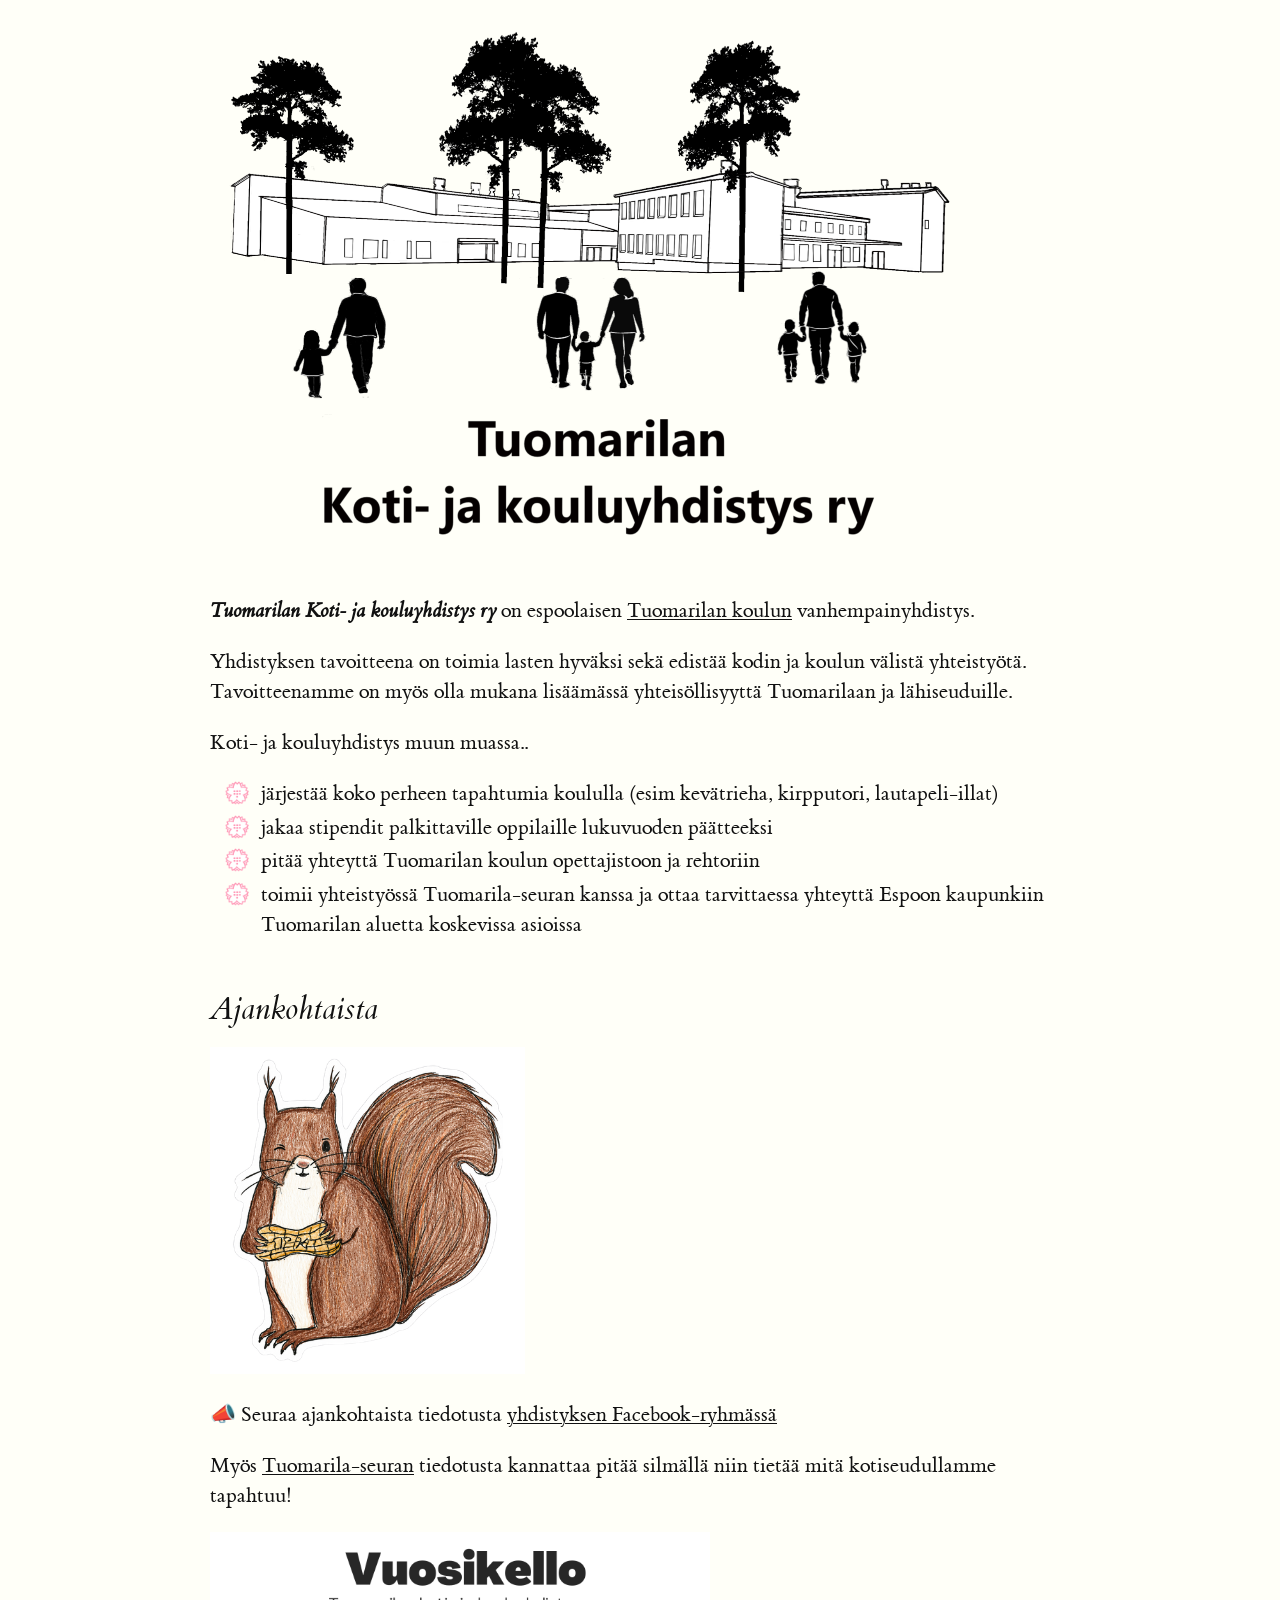
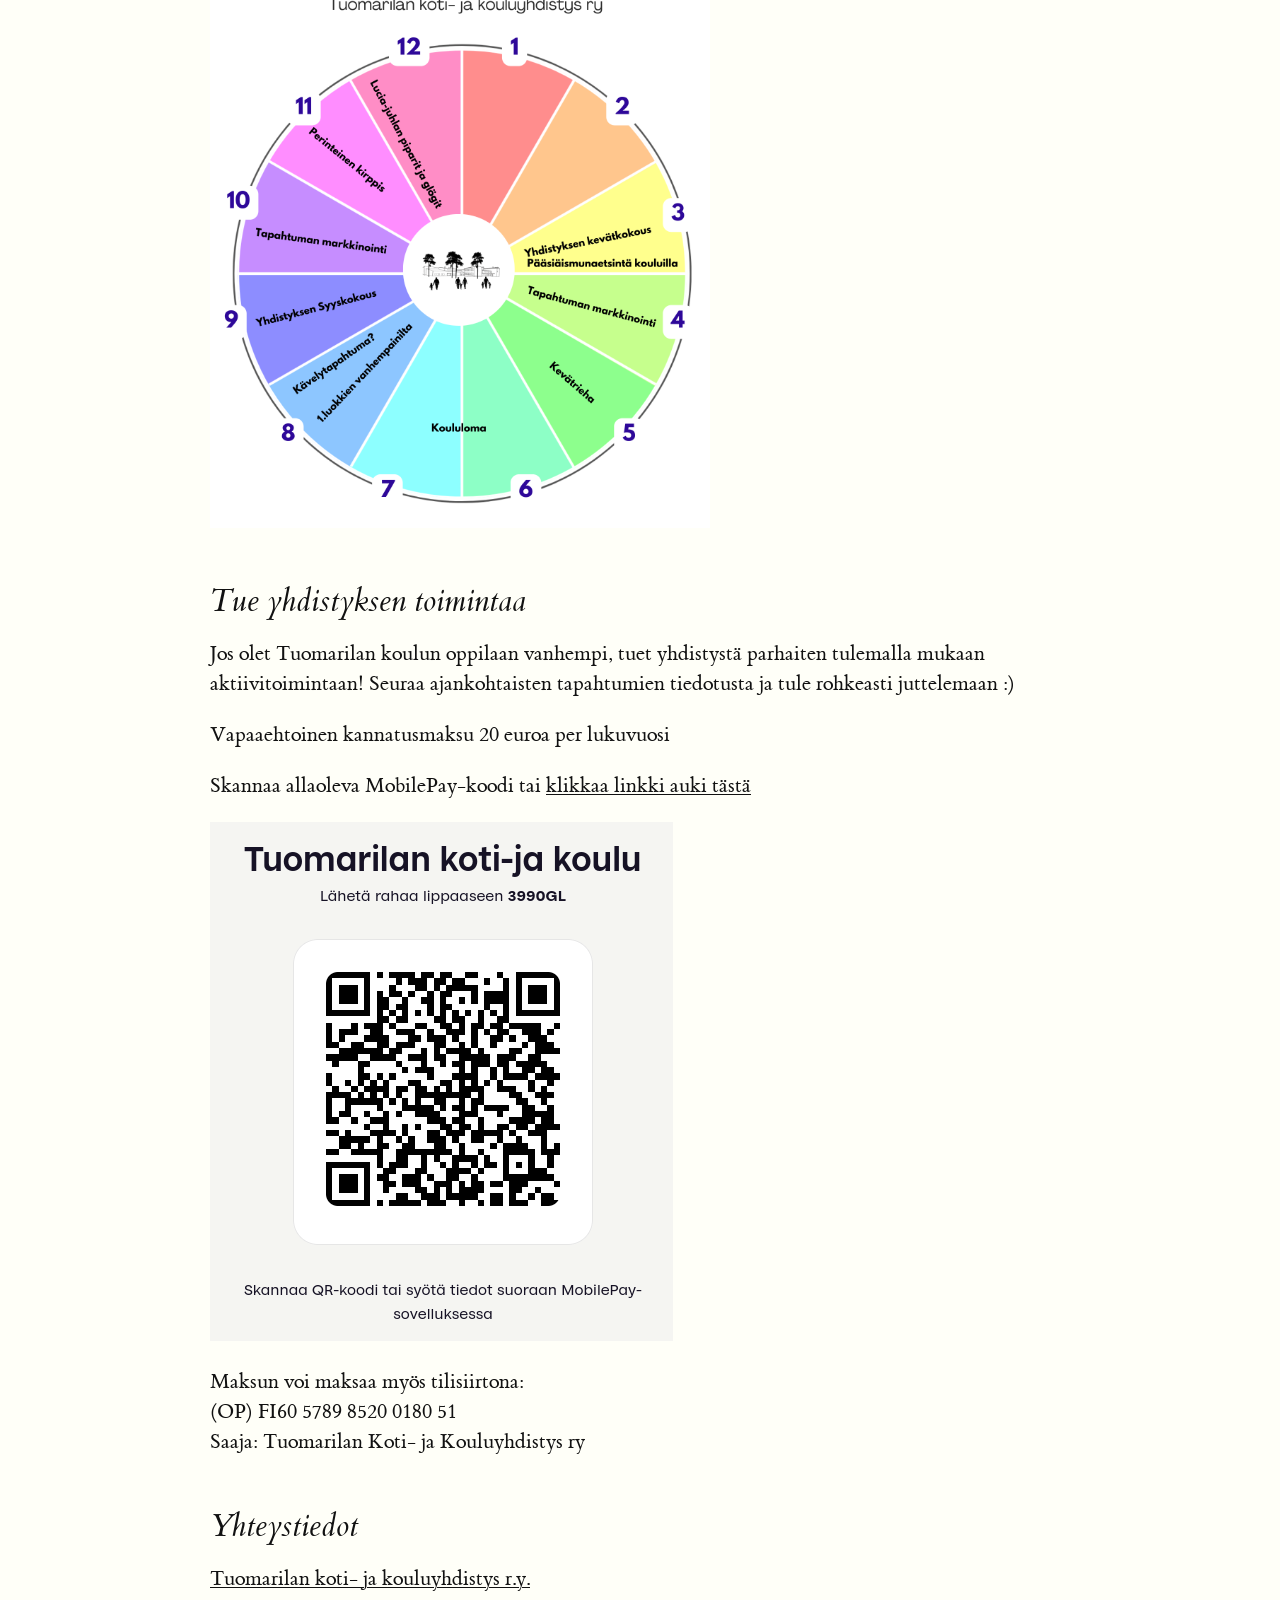
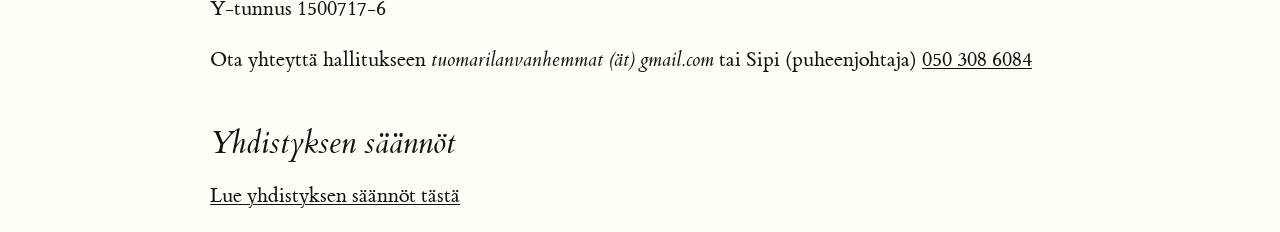
==== index.html @ 35a2b06e "push stuff" ====
<!DOCTYPE html>
<html>
<head>
  <title>Tuomarilan koulun vanhempainyhdistys – Tuomarilan koti- ja kouluyhdistys</title>
  <meta name="description" content="Tuomarilan Koti- ja Kouluyhdistys ry toimii Espoossa Tuomarilan koulun yhteydessä. Tuomarilan koulun vanhempainyhdistys toimii lasten hyväksi sekä edistää kodin ja koulun välistä yhteistyötä. Tavoitteenamme on myös olla mukana lisäämässä yhteisöllisyyttä Tuomarilaan ja lähiseuduille.
  Tuomarila Home and School Association is a parents' association of the Tuomarila school in Espoo, Finland.">
  <meta name="viewport" content="width=device-width, initial-scale=1">
  <meta charset="utf-8">
  <link rel="stylesheet" href="tufte.css"/>
  <link rel="icon" type="image/png" href="/img/favicon.png">
</head>
<body> 

  <img style="max-width: 750px; margin-bottom:2rem;" src="img/Valmislogo.png" alt="Tuomarilan koulun vanhempainyhdistyksen logo">
  <p><i><b>Tuomarilan Koti- ja kouluyhdistys ry</b></i> on espoolaisen <a href="https://www.espoo.fi/fi/kasvatus-ja-opetus/perusopetus/peruskoulut/tuomarilan-koulu">Tuomarilan koulun</a> vanhempainyhdistys.</p>
  <p>Yhdistyksen tavoitteena on toimia lasten hyväksi sekä edistää kodin ja koulun välistä yhteistyötä. Tavoitteenamme on myös olla mukana lisäämässä yhteisöllisyyttä Tuomarilaan ja lähiseuduille.</p>

  <p>Koti- ja kouluyhdistys muun muassa..
  </p>

  <ul>
    <li> järjestää koko perheen tapahtumia koululla (esim kevätrieha, kirpputori, lautapeli-illat)</li>
    <li> jakaa stipendit palkittaville oppilaille lukuvuoden päätteeksi</li>
    <li> pitää yhteyttä Tuomarilan koulun opettajistoon ja rehtoriin</li>
    <li> toimii yhteistyössä Tuomarila-seuran kanssa ja ottaa tarvittaessa yhteyttä Espoon kaupunkiin Tuomarilan aluetta koskevissa asioissa</li>
  </ul>


  <h2>Ajankohtaista</h2>

  <img style="margin: auto;" src="img/tuomarilan_koulu_maskotti_orava.png" alt="Maskottikilpailun voittaja">

  <!-- <p>Vanhempainilta <b>ke 26.8.</b> klo 17 alkaen Tuomarilan koululla. Yhdistys esittäytyy yhteisessä osuudessa <b>ruokasalissa klo 17:30</b></p>-->

   <!--<p>✏️ Yhdistyksen kokous <b>ma 13.4. klo 18</b> Tuomarilan koulun opettajien huoneessa, aiheena kevätriehan järjestelyt. Tervetuloa rohkeasti mukaan toimintaan!</p>-->

  <!--<p>🌻 Kevätrieha <b>torstaina 7.5. klo 18-20</b> Tuomarilan koulun pihalla ja liikuntasalissa. Tervetuloa mukaan koko perheen voimin!</p>-->

  <!--<p>🎲 Lautapelituokio <b>sunnuntaina 2. marraskuuta 2025 klo 14-16</b> Tuomarilan koulun ruokalassa. Tervetuloa koko perheen voimin pelailemaan yhdessä!</p>-->

  <!--<p>👕 Kirpputori <b>sunnuntaina 30. marraskuuta 2025 klo 13-16</b> Tuomarilan koulun ruokalassa. Tervetuloa ostamaan ja myymään käytettyä tavaraa! Myyntipöytävaraustiedustelut <i>tuomarilanvanhemmat (ät) gmail.com</i> </p>-->

  <p>📣 Seuraa ajankohtaista tiedotusta <a href="https://www.facebook.com/groups/tuomarilankoulu">yhdistyksen Facebook-ryhmässä</a></p>

  <p>Myös <a href="https://www.tuomarila.fi">Tuomarila-seuran</a> tiedotusta kannattaa pitää silmällä niin tietää mitä kotiseudullamme tapahtuu!</p>


  <img style="max-width: 500px; margin: auto;" src="img/vuosikello.png" alt="Tuomarilan koti- ja Kouluyhdistyksen vuosikello">


  <h2>Tue yhdistyksen toimintaa</h2>

  <p>Jos olet Tuomarilan koulun oppilaan vanhempi, tuet yhdistystä parhaiten tulemalla mukaan aktiivitoimintaan! Seuraa ajankohtaisten tapahtumien tiedotusta ja tule rohkeasti juttelemaan :)</p>

  <p>Vapaaehtoinen kannatusmaksu 20 euroa per lukuvuosi</p>

  <p>Skannaa allaoleva MobilePay-koodi tai <a href="https://qr.mobilepay.fi/box/8749ebea-852a-44d1-bdbf-f1c67c430fa3/pay-in">klikkaa linkki auki tästä</a></p>

  <img style="max-width: 463px; margin: auto;" src="img/kannatusmaksu_3990GL.png" alt="Kannatusmaksu 20e">

  <p>Maksun voi maksaa myös tilisiirtona:<br>(OP) FI60 5789 8520 0180 51<br>Saaja: Tuomarilan Koti- ja Kouluyhdistys ry</p>




  <h2>Yhteystiedot</h2>

  <p> <a href="https://yhdistysrekisteri.prh.fi/basicinformation?businessId=1500717-6"> Tuomarilan koti- ja kouluyhdistys r.y.</a>
  <br>Y-tunnus 1500717-6
  </p>

  <p>Ota yhteyttä hallitukseen <i>tuomarilanvanhemmat (ät) gmail.com</i> tai Sipi (puheenjohtaja)
  <a href="https://api.whatsapp.com/send?phone=358503086084"> 050 308 6084</a></p>

  <h2>Yhdistyksen säännöt</h2>
  <p><a href="tkky_saannot.html">Lue yhdistyksen säännöt tästä</a></p>


</body>
</html>
---- tufte.css ----
@charset "UTF-8";

/* Import ET Book styles
   adapted from https://github.com/edwardtufte/et-book/blob/gh-pages/et-book.css */

@font-face {
    font-family: "et-book";
    src: url("et-book/et-book-roman-line-figures/et-book-roman-line-figures.eot");
    src: url("et-book/et-book-roman-line-figures/et-book-roman-line-figures.eot?#iefix") format("embedded-opentype"), url("et-book/et-book-roman-line-figures/et-book-roman-line-figures.woff") format("woff"), url("et-book/et-book-roman-line-figures/et-book-roman-line-figures.ttf") format("truetype"), url("et-book/et-book-roman-line-figures/et-book-roman-line-figures.svg#etbookromanosf") format("svg");
    font-weight: normal;
    font-style: normal;
    font-display: swap;
}

@font-face {
    font-family: "et-book";
    src: url("et-book/et-book-display-italic-old-style-figures/et-book-display-italic-old-style-figures.eot");
    src: url("et-book/et-book-display-italic-old-style-figures/et-book-display-italic-old-style-figures.eot?#iefix") format("embedded-opentype"), url("et-book/et-book-display-italic-old-style-figures/et-book-display-italic-old-style-figures.woff") format("woff"), url("et-book/et-book-display-italic-old-style-figures/et-book-display-italic-old-style-figures.ttf") format("truetype"), url("et-book/et-book-display-italic-old-style-figures/et-book-display-italic-old-style-figures.svg#etbookromanosf") format("svg");
    font-weight: normal;
    font-style: italic;
    font-display: swap;
}

@font-face {
    font-family: "et-book";
    src: url("et-book/et-book-bold-line-figures/et-book-bold-line-figures.eot");
    src: url("et-book/et-book-bold-line-figures/et-book-bold-line-figures.eot?#iefix") format("embedded-opentype"), url("et-book/et-book-bold-line-figures/et-book-bold-line-figures.woff") format("woff"), url("et-book/et-book-bold-line-figures/et-book-bold-line-figures.ttf") format("truetype"), url("et-book/et-book-bold-line-figures/et-book-bold-line-figures.svg#etbookromanosf") format("svg");
    font-weight: bold;
    font-style: normal;
    font-display: swap;
}

@font-face {
    font-family: "et-book-roman-old-style";
    src: url("et-book/et-book-roman-old-style-figures/et-book-roman-old-style-figures.eot");
    src: url("et-book/et-book-roman-old-style-figures/et-book-roman-old-style-figures.eot?#iefix") format("embedded-opentype"), url("et-book/et-book-roman-old-style-figures/et-book-roman-old-style-figures.woff") format("woff"), url("et-book/et-book-roman-old-style-figures/et-book-roman-old-style-figures.ttf") format("truetype"), url("et-book/et-book-roman-old-style-figures/et-book-roman-old-style-figures.svg#etbookromanosf") format("svg");
    font-weight: normal;
    font-style: normal;
    font-display: swap;
}

/* Tufte CSS styles */
html {
    font-size: 15px;
}

body {
    width: 87.5%;
    margin-left: auto;
    margin-right: auto;
    font-family: et-book, Palatino, "Palatino Linotype", "Palatino LT STD", "Book Antiqua", Georgia, serif;
    background-color: #fffff8;
    color: #111;
    max-width: 860px;
    counter-reset: sidenote-counter;
}

/* Adds dark mode */
@media (prefers-color-scheme: dark) {
    body {
        background-color: #151515;
        color: #ddd;
    }
}


li{
    list-style-type: "💮";
    padding-left: 0.5em;
}

h1 {
    font-weight: 400;
    margin-top: 4rem;
    margin-bottom: 1.5rem;
    font-size: 3.2rem;
    line-height: 1;
}

h2 {
    font-style: italic;
    font-weight: 400;
    margin-top: 3.5rem;
    margin-bottom: 1.4rem;
    font-size: 2.2rem;
    line-height: 1;
}

h3 {
    font-style: italic;
    font-weight: 400;
    font-size: 1.7rem;
    margin-top: 2rem;
    margin-bottom: 1.4rem;
    line-height: 1;
}

hr {
    display: block;
    height: 1px;
    width: 55%;
    border: 0;
    border-top: 1px solid #ccc;
    margin: 1em 0;
    padding: 0;
}

p.subtitle {
    font-style: italic;
    margin-top: 1rem;
    margin-bottom: 1rem;
    font-size: 1.8rem;
    display: block;
    line-height: 1;
}

.numeral {
    font-family: et-book-roman-old-style;
}

.danger {
    color: red;
}

article {
    padding: 5rem 0rem;
}

section {
    padding-top: 1rem;
    padding-bottom: 1rem;
}

p,
dl,
ol,
ul {
    font-size: 1.4rem;
    line-height: 2rem;
}

p {
    margin-top: 1.4rem;
    margin-bottom: 1.4rem;
    padding-right: 0;
    vertical-align: baseline;
}

/* Chapter Epigraphs */
div.epigraph {
    margin: 5em 0;
}

div.epigraph > blockquote {
    margin-top: 3em;
    margin-bottom: 3em;
}

div.epigraph > blockquote,
div.epigraph > blockquote > p {
    font-style: italic;
}

div.epigraph > blockquote > footer {
    font-style: normal;
}

div.epigraph > blockquote > footer > cite {
    font-style: italic;
}
/* end chapter epigraphs styles */

blockquote {
    font-size: 1.4rem;
}

blockquote p {
    width: 55%;
    margin-right: 40px;
}

blockquote footer {
    width: 55%;
    font-size: 1.1rem;
    text-align: right;
}

section > p,
section > footer,
section > table {
    width: 55%;
}

/* 50 + 5 == 55, to be the same width as paragraph */
section > dl,
section > ol,
section > ul {
    width: 50%;
    -webkit-padding-start: 5%;
}

dt:not(:first-child),
li:not(:first-child) {
    margin-top: 0.25rem;
}

figure {
    padding: 0;
    border: 0;
    font-size: 100%;
    font: inherit;
    vertical-align: baseline;
    max-width: 55%;
    -webkit-margin-start: 0;
    -webkit-margin-end: 0;
    margin: 0 0 3em 0;
}

figcaption {
    float: right;
    clear: right;
    margin-top: 0;
    margin-bottom: 0;
    font-size: 1.1rem;
    line-height: 1.6;
    vertical-align: baseline;
    position: relative;
    max-width: 40%;
}

figure.fullwidth figcaption {
    margin-right: 24%;
}

a:link,
a:visited {
    color: inherit;
    text-underline-offset: 0.1em;
    text-decoration-thickness: 0.05em;
}

/* Sidenotes, margin notes, figures, captions */
img {
    max-width: 100%;
}

.sidenote,
.marginnote {
    float: right;
    clear: right;
    margin-right: -60%;
    width: 50%;
    margin-top: 0.3rem;
    margin-bottom: 0;
    font-size: 1.1rem;
    line-height: 1.3;
    vertical-align: baseline;
    position: relative;
}

.sidenote-number {
    counter-increment: sidenote-counter;
}

.sidenote-number:after,
.sidenote:before {
    font-family: et-book-roman-old-style;
    position: relative;
    vertical-align: baseline;
}

.sidenote-number:after {
    content: counter(sidenote-counter);
    font-size: 1rem;
    top: -0.5rem;
    left: 0.1rem;
}

.sidenote:before {
    content: counter(sidenote-counter) " ";
    font-size: 1rem;
    top: -0.5rem;
}

blockquote .sidenote,
blockquote .marginnote {
    margin-right: -82%;
    min-width: 59%;
    text-align: left;
}

div.fullwidth,
table.fullwidth {
    width: 100%;
}

div.table-wrapper {
    overflow-x: auto;
    font-family: "Trebuchet MS", "Gill Sans", "Gill Sans MT", sans-serif;
}

.sans {
    font-family: "Gill Sans", "Gill Sans MT", Calibri, sans-serif;
    letter-spacing: .03em;
}

code, pre > code {
    font-family: Consolas, "Liberation Mono", Menlo, Courier, monospace;
    font-size: 1.0rem;
    line-height: 1.42;
    -webkit-text-size-adjust: 100%; /* Prevent adjustments of font size after orientation changes in iOS. See https://github.com/edwardtufte/tufte-css/issues/81#issuecomment-261953409 */
}

.sans > code {
    font-size: 1.2rem;
}

h1 > code,
h2 > code,
h3 > code {
    font-size: 0.80em;
}

.marginnote > code,
.sidenote > code {
    font-size: 1rem;
}

pre > code {
    font-size: 0.9rem;
    width: 52.5%;
    margin-left: 2.5%;
    overflow-x: auto;
    display: block;
}

pre.fullwidth > code {
    width: 90%;
}

.fullwidth {
    max-width: 90%;
    clear:both;
}

span.newthought {
    font-variant: small-caps;
    font-size: 1.2em;
}

input.margin-toggle {
    display: none;
}

label.sidenote-number {
    display: inline-block;
    max-height: 2rem; /* should be less than or equal to paragraph line-height */
}

label.margin-toggle:not(.sidenote-number) {
    display: none;
}

.iframe-wrapper {
    position: relative;
    padding-bottom: 56.25%; /* 16:9 */
    padding-top: 25px;
    height: 0;
}

.iframe-wrapper iframe {
    position: absolute;
    top: 0;
    left: 0;
    width: 100%;
    height: 100%;
}

@media (max-width: 760px) {
    body {
        width: 84%;
        padding-left: 8%;
        padding-right: 8%;
    }

    hr,
    section > p,
    section > footer,
    section > table {
        width: 100%;
    }

    pre > code {
        width: 97%;
    }

    section > dl,
    section > ol,
    section > ul {
        width: 90%;
    }

    figure {
        max-width: 90%;
    }

    figcaption,
    figure.fullwidth figcaption {
        margin-right: 0%;
        max-width: none;
    }

    blockquote {
        margin-left: 1.5em;
        margin-right: 0em;
    }

    blockquote p,
    blockquote footer {
        width: 100%;
    }

    label.margin-toggle:not(.sidenote-number) {
        display: inline;
    }

    .sidenote,
    .marginnote {
        display: none;
    }

    .margin-toggle:checked + .sidenote,
    .margin-toggle:checked + .marginnote {
        display: block;
        float: left;
        left: 1rem;
        clear: both;
        width: 95%;
        margin: 1rem 2.5%;
        vertical-align: baseline;
        position: relative;
    }

    label {
        cursor: pointer;
    }

    div.table-wrapper,
    table {
        width: 85%;
    }

    img {
        width: 100%;
    }
}
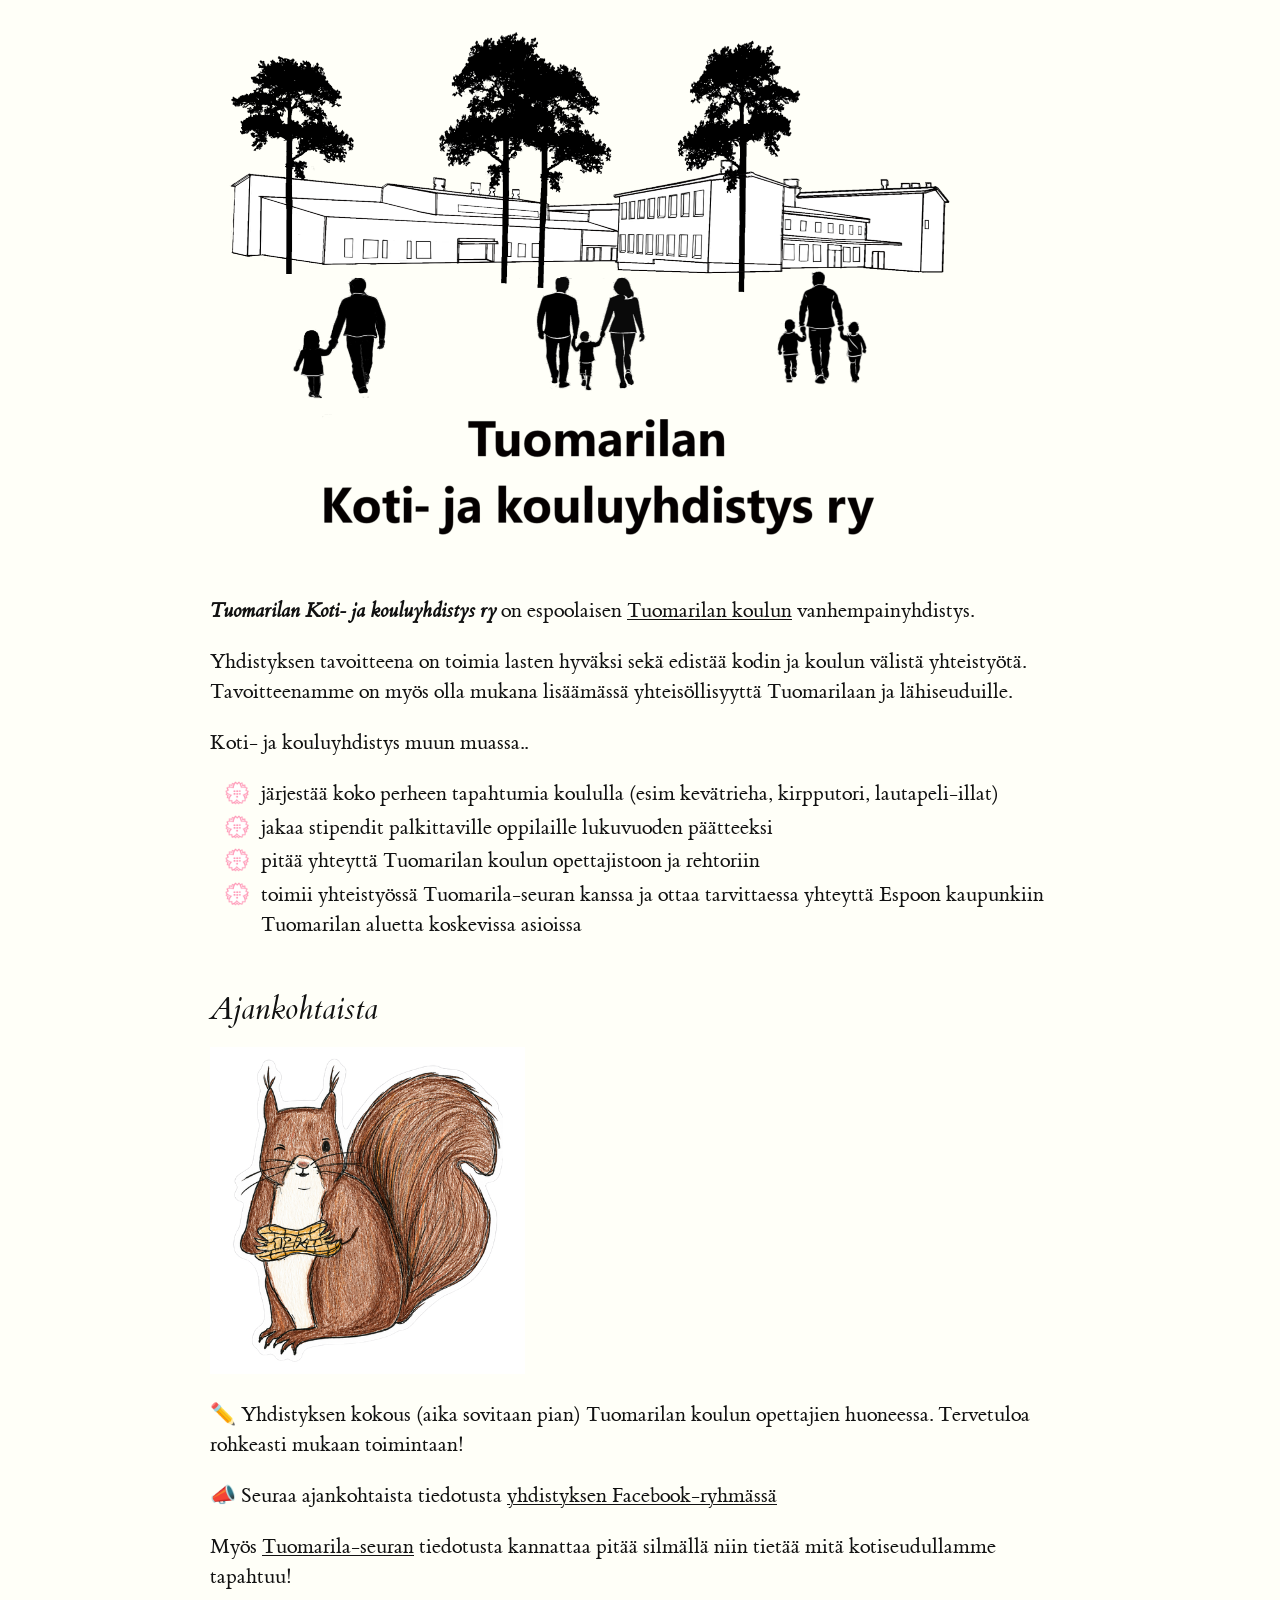
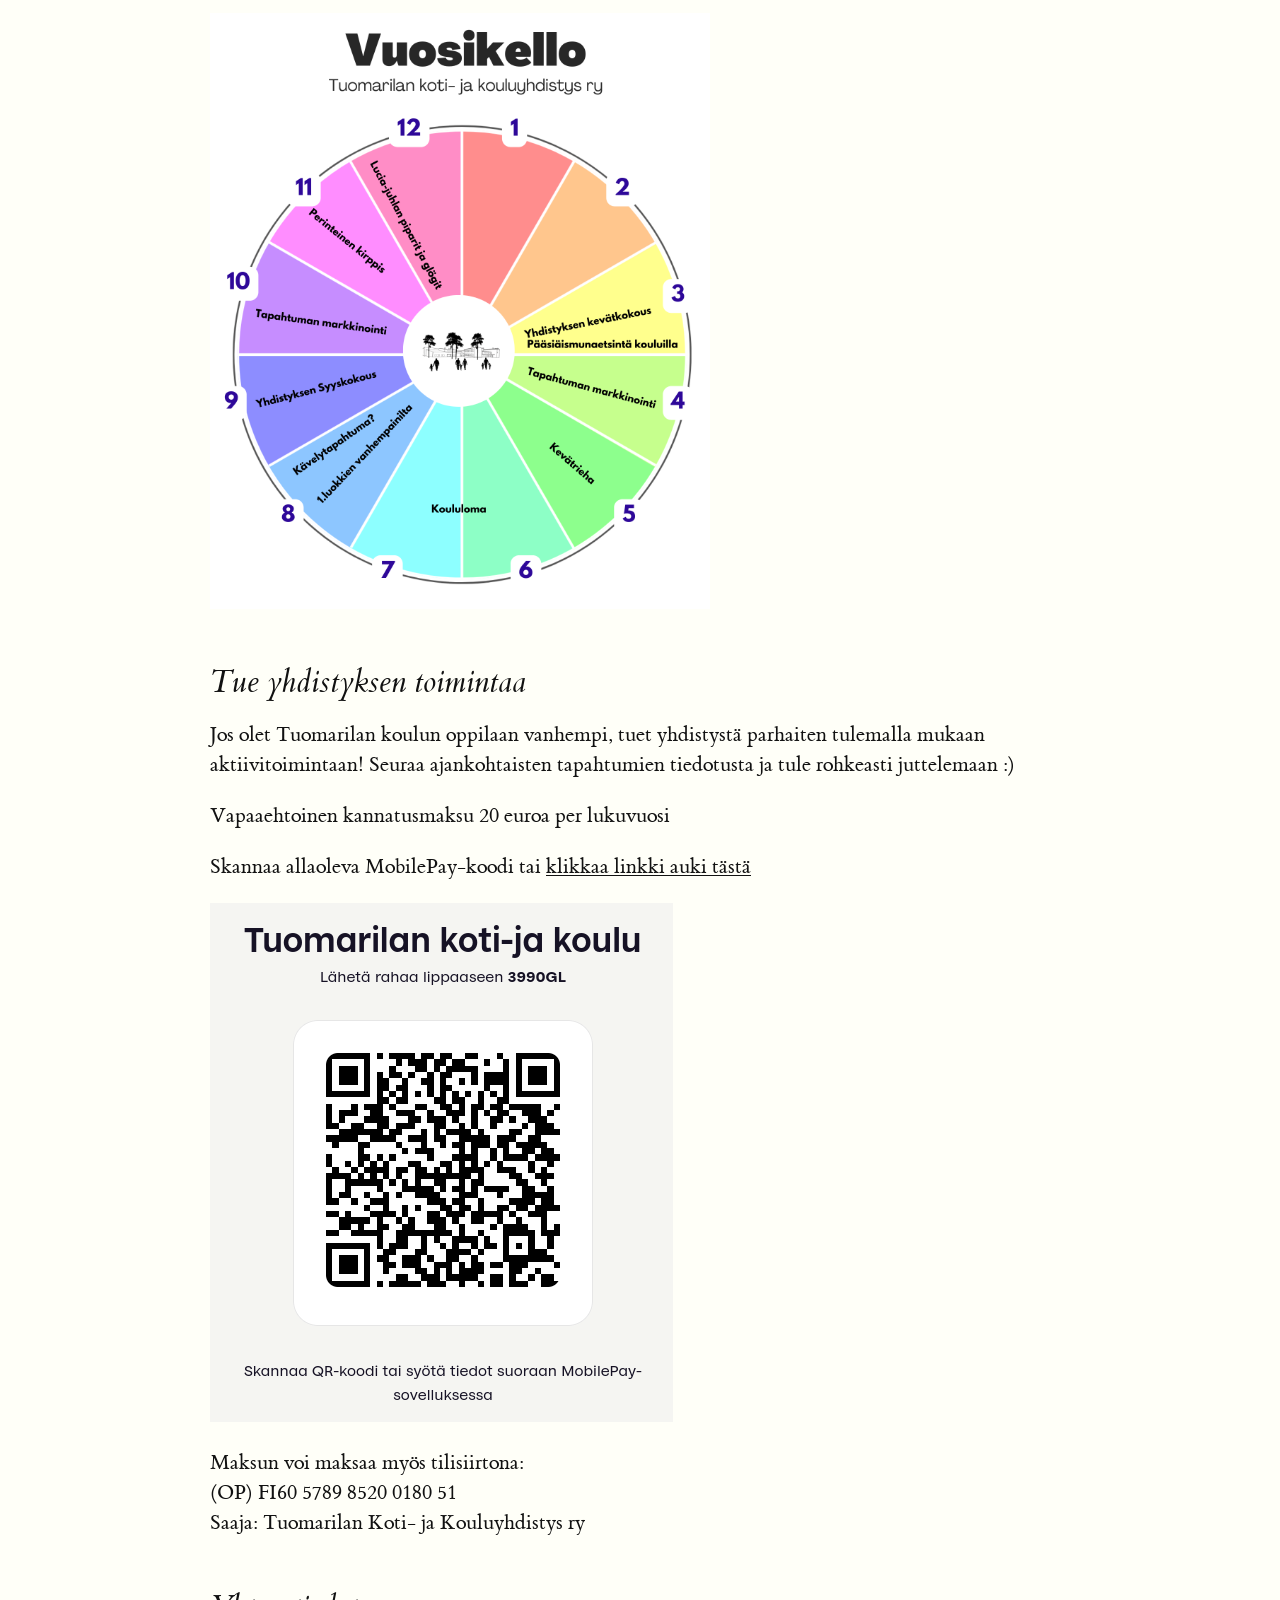
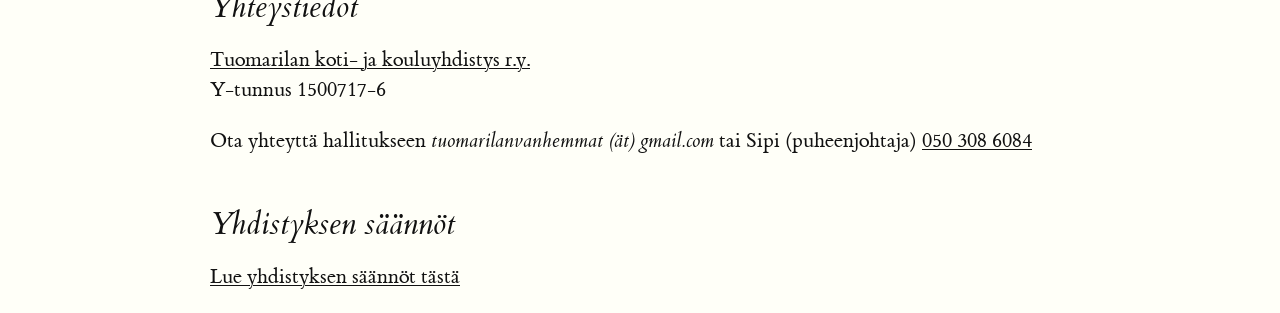
==== commit 60406f3e: "1" ====
--- a/index.html
+++ b/index.html
@@ -29,6 +29,8 @@
   <h2>Ajankohtaista</h2>
 
   <img style="margin: auto;" src="img/tuomarilan_koulu_maskotti_orava.png" alt="Maskottikilpailun voittaja">
+
+  <p>✏️ Yhdistyksen kokous (aika sovitaan pian) Tuomarilan koulun opettajien huoneessa. Tervetuloa rohkeasti mukaan toimintaan!</p>
 
   <!-- <p>Vanhempainilta <b>ke 26.8.</b> klo 17 alkaen Tuomarilan koululla. Yhdistys esittäytyy yhteisessä osuudessa <b>ruokasalissa klo 17:30</b></p>-->
 
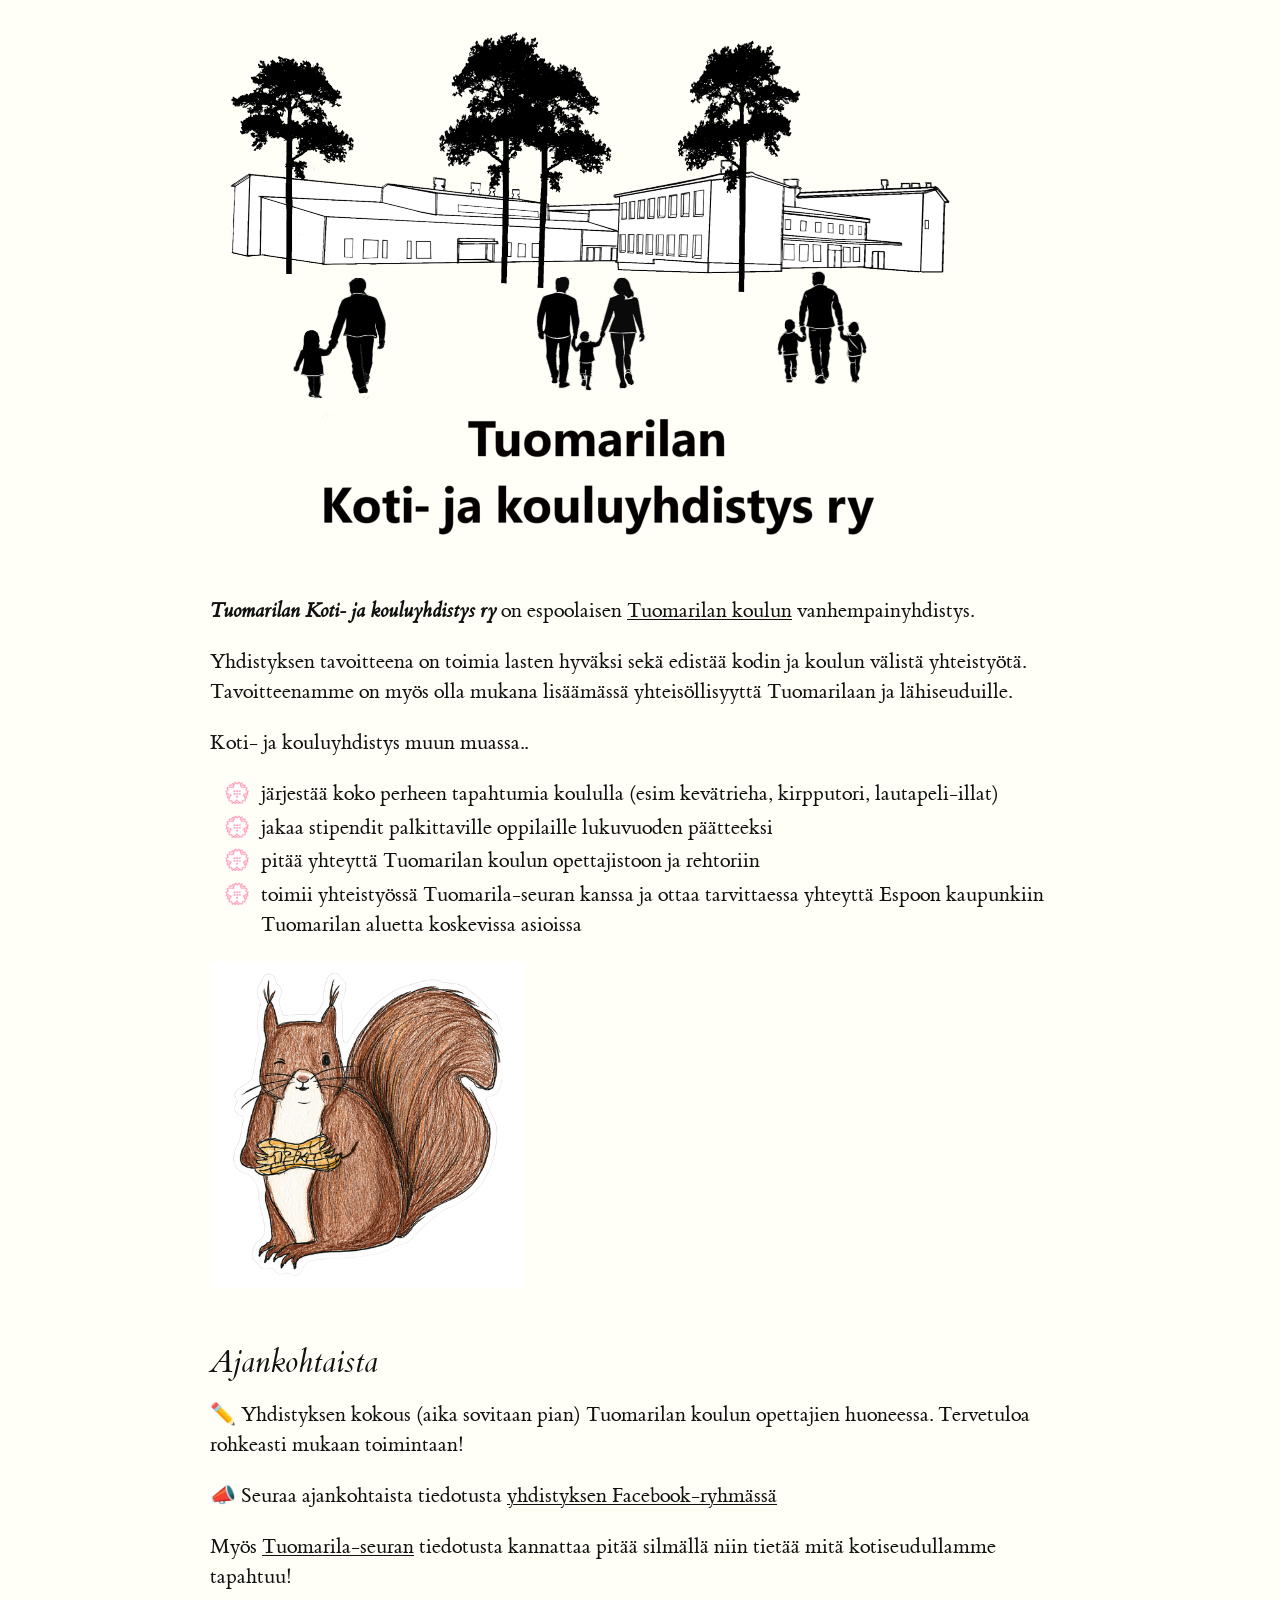
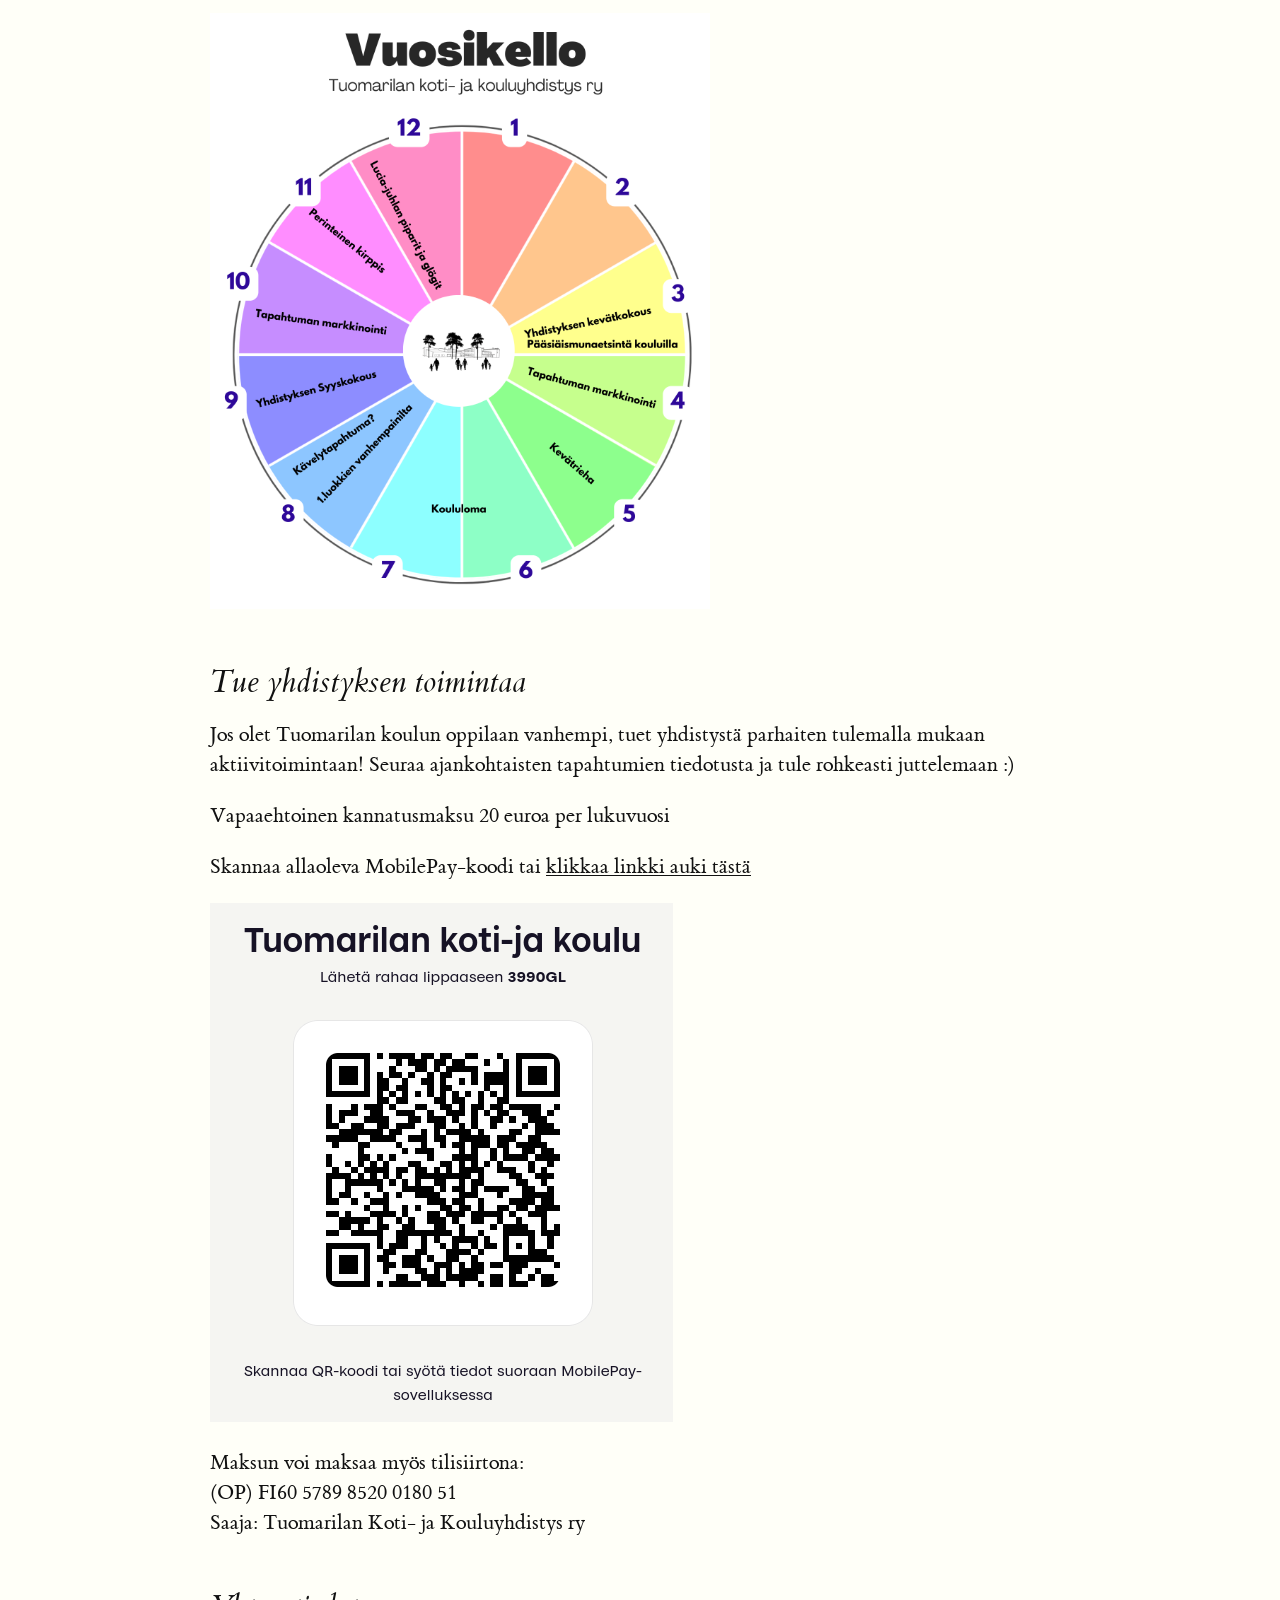
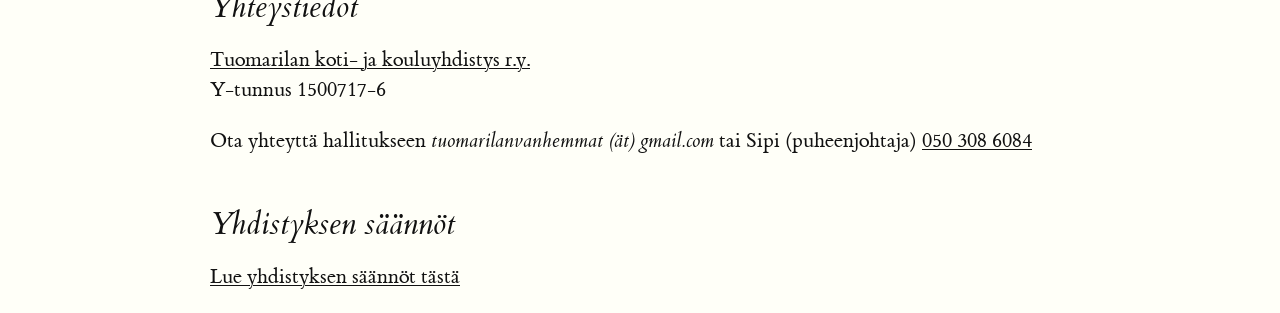
==== commit d687136a: "2" ====
--- a/index.html
+++ b/index.html
@@ -26,9 +26,9 @@
   </ul>
 
 
+  <img style="margin: auto;" src="img/tuomarilan_koulu_maskotti_orava.png" alt="Maskottikilpailun voittaja">
+
   <h2>Ajankohtaista</h2>
-
-  <img style="margin: auto;" src="img/tuomarilan_koulu_maskotti_orava.png" alt="Maskottikilpailun voittaja">
 
   <p>✏️ Yhdistyksen kokous (aika sovitaan pian) Tuomarilan koulun opettajien huoneessa. Tervetuloa rohkeasti mukaan toimintaan!</p>
 
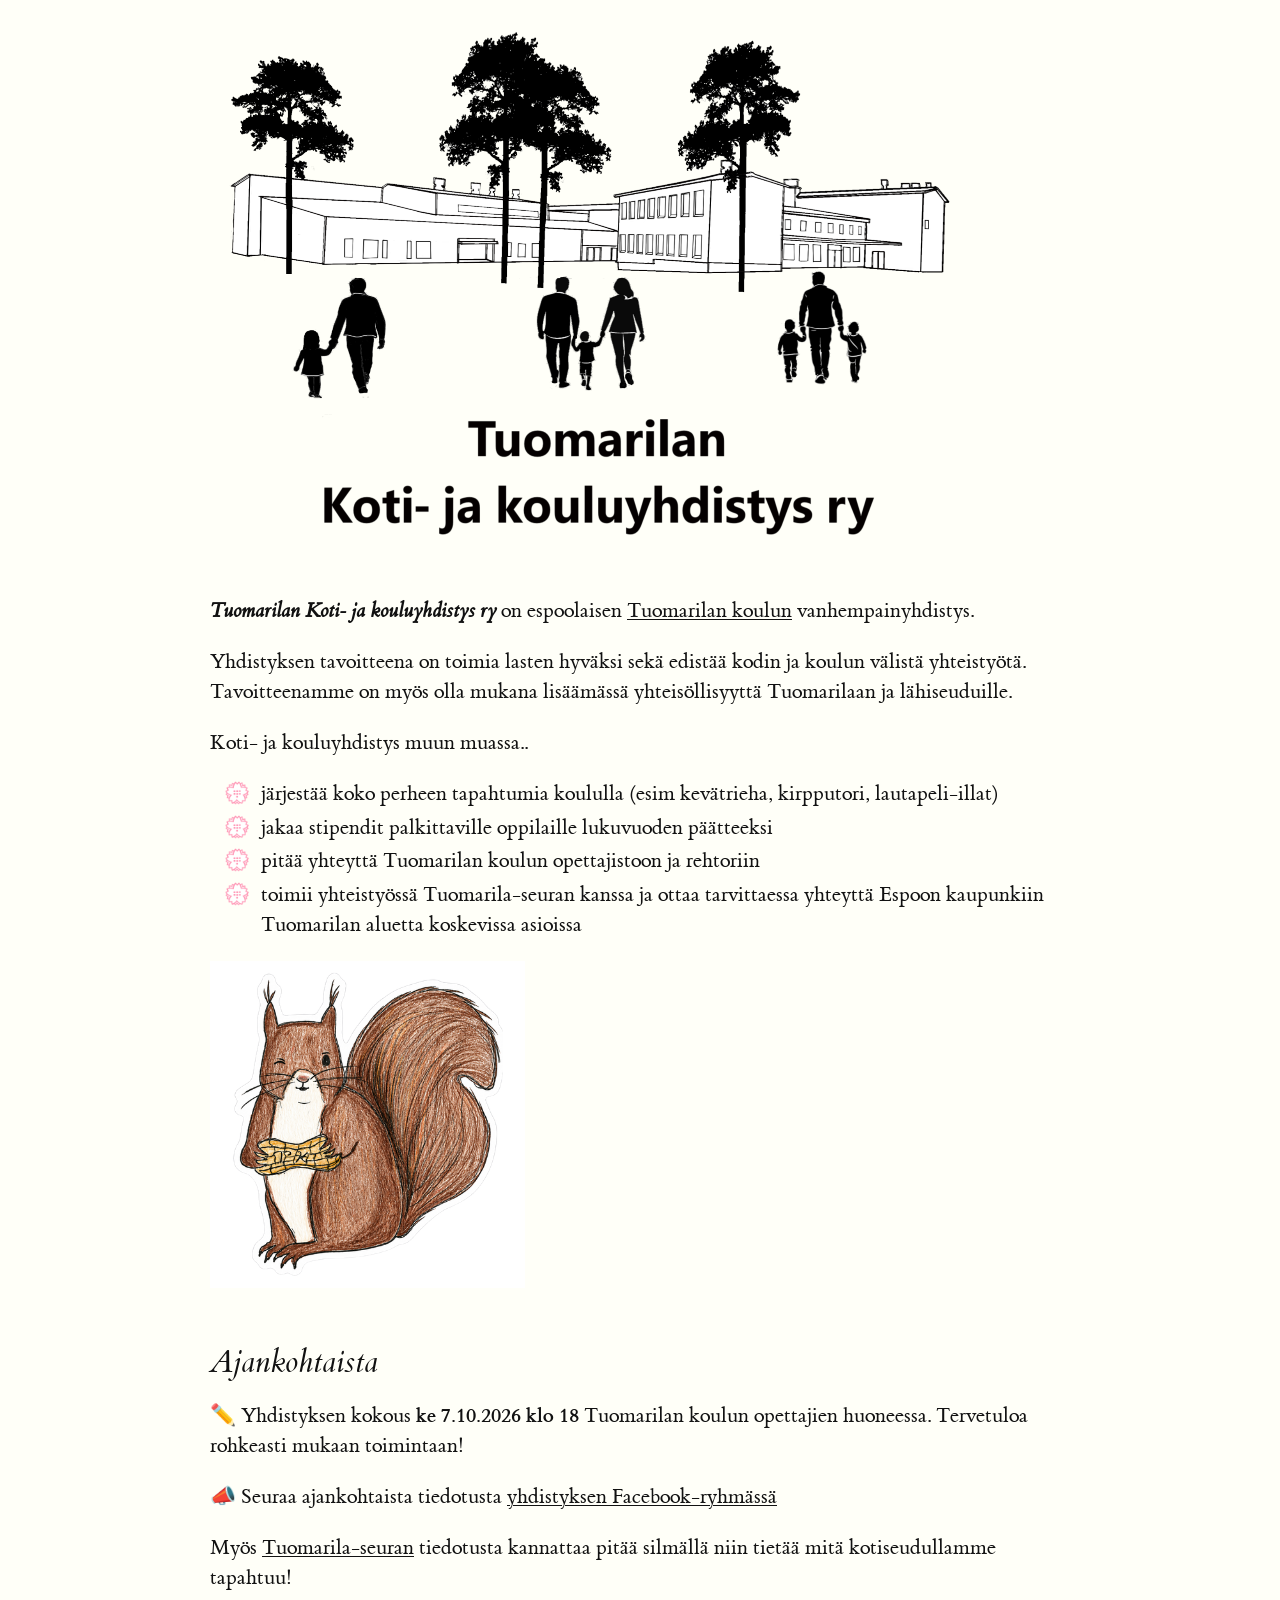
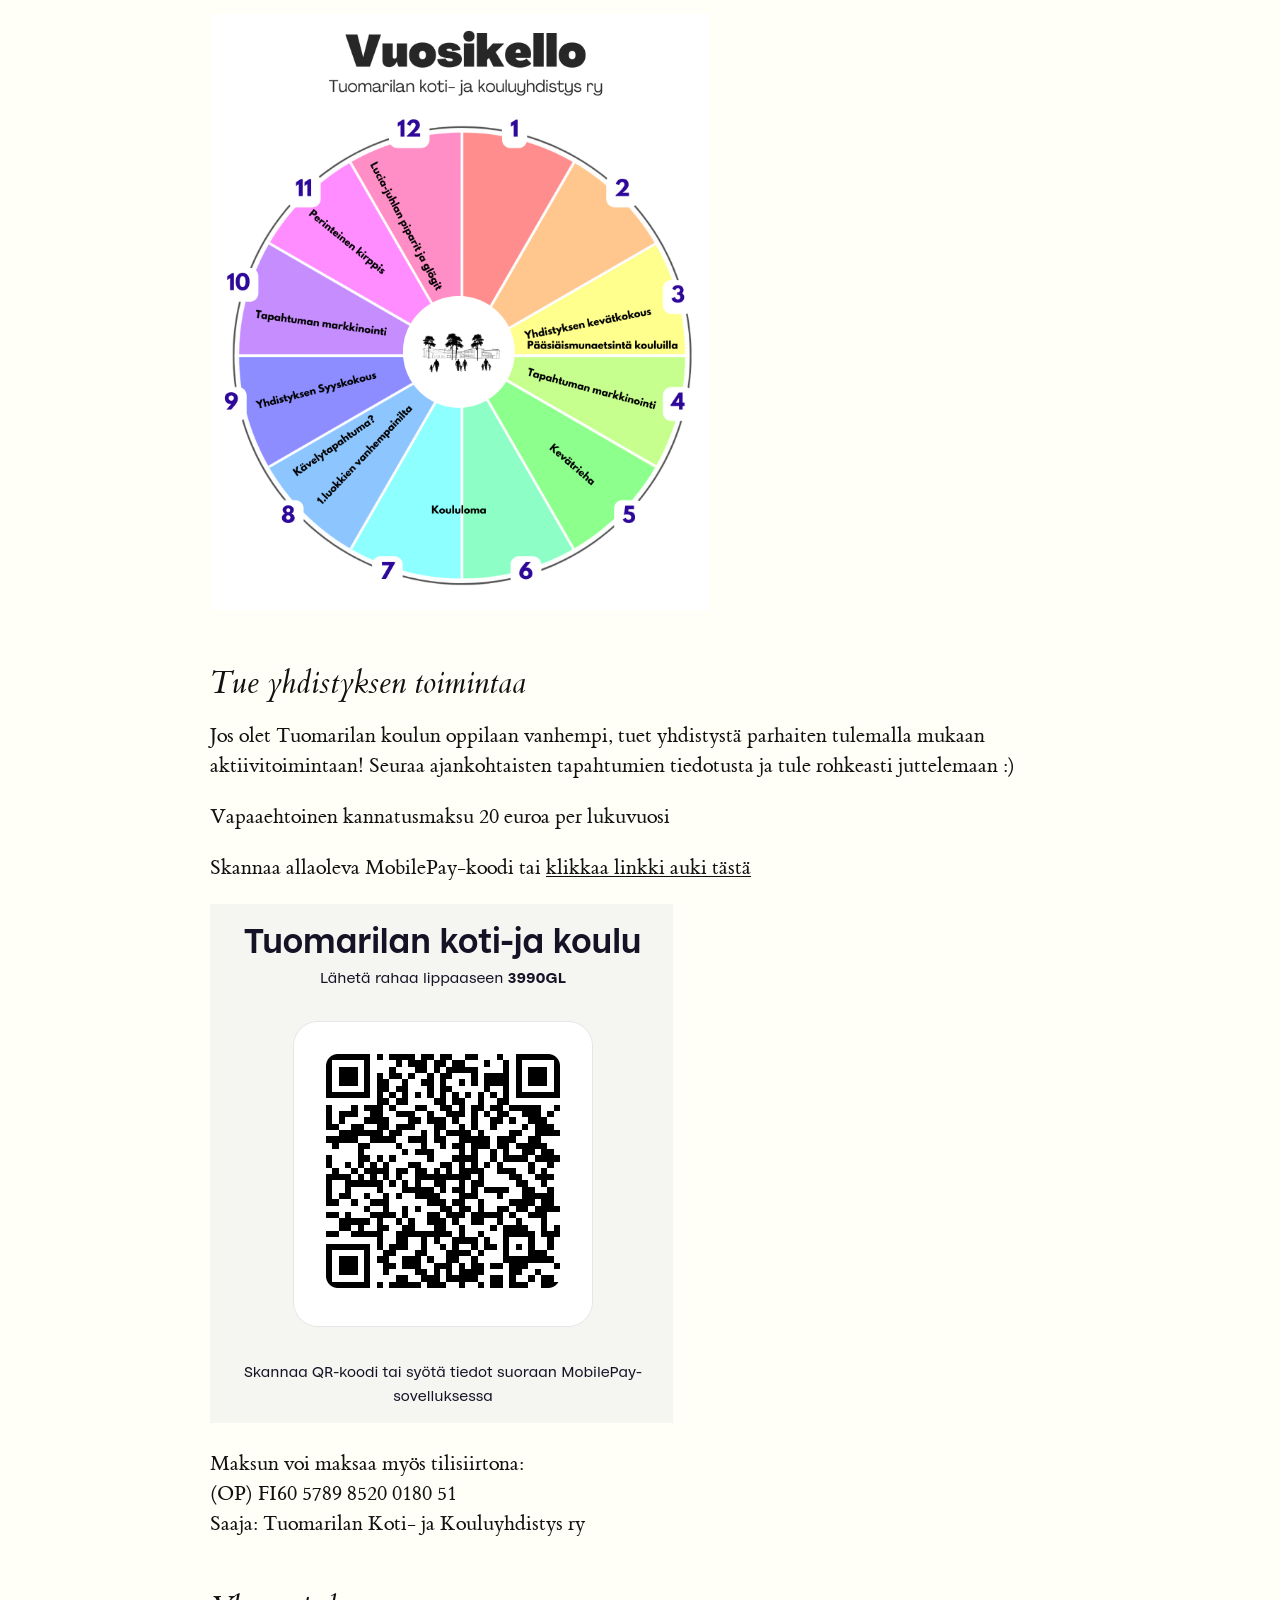
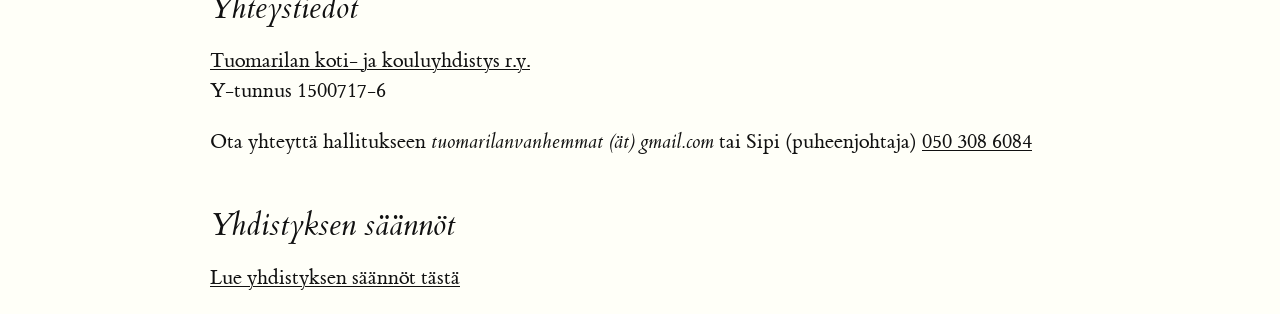
==== commit 1212153a: "kokous" ====
--- a/index.html
+++ b/index.html
@@ -30,7 +30,7 @@
 
   <h2>Ajankohtaista</h2>
 
-  <p>✏️ Yhdistyksen kokous (aika sovitaan pian) Tuomarilan koulun opettajien huoneessa. Tervetuloa rohkeasti mukaan toimintaan!</p>
+  <p>✏️ Yhdistyksen kokous <b>ke 7.10.2026 klo 18</b> Tuomarilan koulun opettajien huoneessa. Tervetuloa rohkeasti mukaan toimintaan!</p>
 
   <!-- <p>Vanhempainilta <b>ke 26.8.</b> klo 17 alkaen Tuomarilan koululla. Yhdistys esittäytyy yhteisessä osuudessa <b>ruokasalissa klo 17:30</b></p>-->
 
